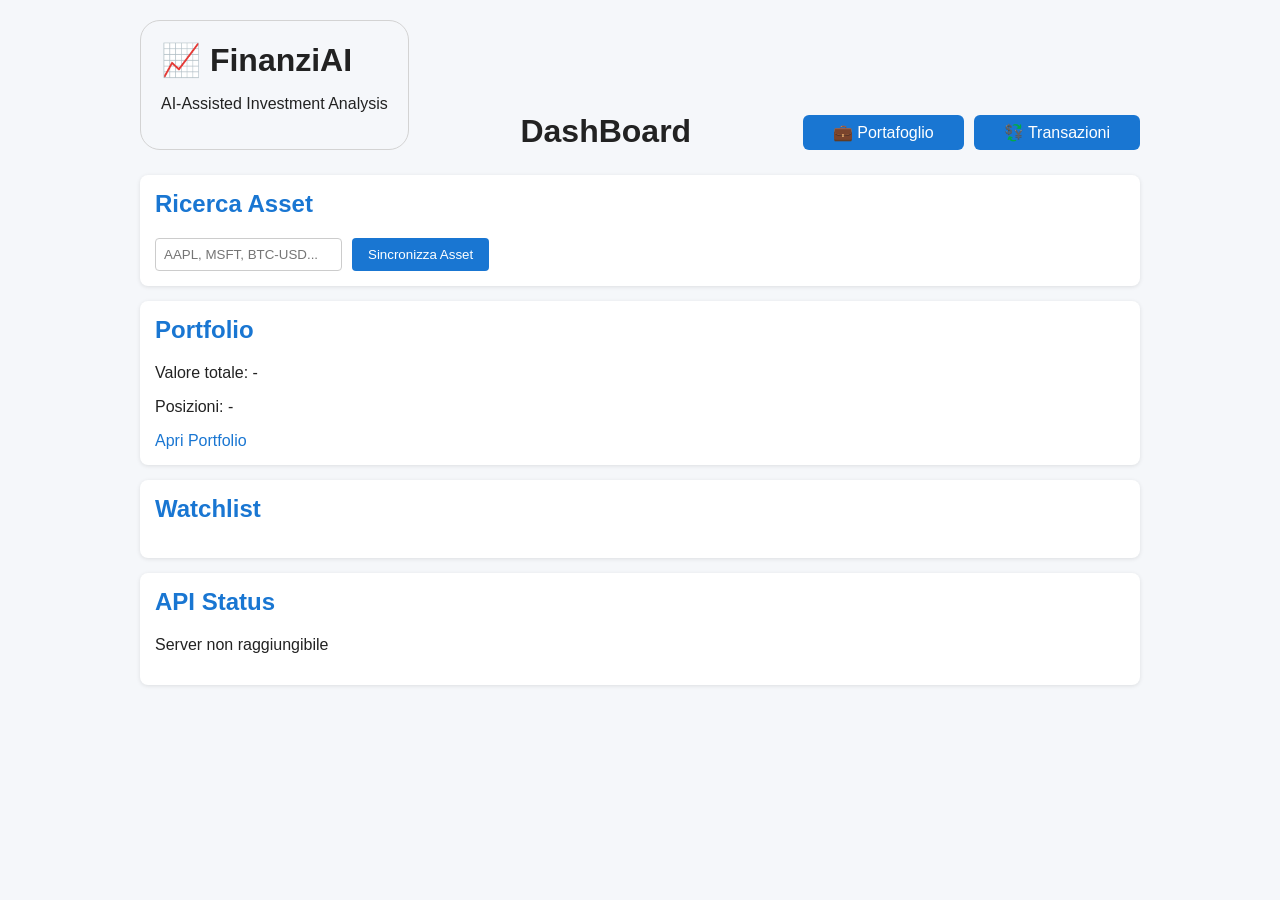
==== ui/index.html @ f2798538 "Unified header section" ====
<!DOCTYPE html>
<html lang="it">
<head>
    <meta charset="UTF-8">
    <meta name="viewport" content="width=device-width, initial-scale=1.0">
    <title>FinanziAI</title>

    <link rel="stylesheet" href="css/app.css">
	<link rel="stylesheet" href="css/common.css">
		
	<link rel="icon"
		href="data:image/svg+xml,<svg xmlns=%22http://www.w3.org/2000/svg%22 viewBox=%220 0 100 100%22><text y=%22.9em%22 x=%22-.1em%22 font-size=%2290%22>📈</text></svg>"
	>
</head>
<body>
    <header>
		<div class="logo">
			<h1>📈 FinanziAI</h1>
			<p>AI-Assisted Investment Analysis</p>
		</div>
		<h1>DashBoard</h1>
		<div class="nav-links">
			<a href="portfolio.html">💼 Portafoglio</a>
			<a href="transactions.html">💱 Transazioni</a>
		</div>
    </header>

    <main>
        <section>
            <h2>Ricerca Asset</h2>
			<form id="search-form">
				<input type="text" id="symbol-input" placeholder="AAPL, MSFT, BTC-USD...">

				<button id="search-btn">
					Sincronizza Asset
				</button>
			</form>
        </section>

        <hr>

        <section>
            <h2>Portfolio</h2>

            <div id="portfolio-summary">
                <p>
                    Valore totale:
                    <span id="portfolio-value">-</span>
                </p>
                <p>
                    Posizioni:
                    <span id="positions-count">-</span>
                </p>
            </div>

            <a href="portfolio.html">
                Apri Portfolio
            </a>
        </section>

        <hr>

        <section>
            <h2>Watchlist</h2>

            <ul id="watchlist">
            </ul>
        </section>

        <hr>

        <section>
            <h2>API Status</h2>

            <p id="api-status">
                Verifica...
            </p>
        </section>

    </main>

    <script src="js/app.js"></script>
</body>
</html>
---- ui/css/app.css ----
body
{
    max-width: 1000px;
}

header
{
    text-align: center;
    margin-bottom: 30px;
}
---- ui/css/common.css ----
/* ===== LAYOUT ===== */
header
{
    display: flex;
    justify-content: space-between;
    margin-bottom: 25px;
    align-items: flex-end;
}

.logo
{
	border:1px solid lightgray;
	text-align:left; 
	padding:20px; 
	border-radius:20px;
}
	
.nav-links
{
    display: flex;
    gap: 10px;
}

.nav-links a
{
    background-color: #1976d2;
    color: white;
    padding: 8px 30px;
    border-radius: 6px;
    transition:
        opacity 0.2s ease,
        transform 0.2s ease;
}

.nav-links a:hover
{
	text-decoration: none;
    opacity: 0.85;
    transform: translateY(-1px);
}

body
{
    font-family: Arial, sans-serif;
    margin: 0 auto;
    padding: 20px;
    background-color: #f5f7fa;
    color: #222;
}

section
{
    background: white;
    padding: 15px;
    margin-bottom: 15px;
    border-radius: 8px;
    box-shadow: 0 1px 4px rgba(0,0,0,0.1);
}

header h1
{
    margin: 0;
}

h2
{
    margin-top: 0;
    color: #1976d2;
}

hr
{
    display: none;
}

/* ===== LINKS ===== */

a
{
    color: #1976d2;
    text-decoration: none;
}

a:hover
{
    text-decoration: underline;
}

/* ===== FORMS ===== */

form
{
    display: flex;
    flex-wrap: wrap;
    gap: 10px;
}

input,
select
{
    padding: 8px;
    border: 1px solid #ccc;
    border-radius: 4px;
}

/* ===== BUTTONS ===== */

button
{
    padding: 8px 16px;
    border: none;
    border-radius: 4px;
    background-color: #1976d2;
    color: white;
    cursor: pointer;
}

button:hover
{
    background-color: #1565c0;
}

/* ===== TABLES ===== */

table
{
    width: 100%;
    border-collapse: collapse;
}

th,
td
{
    padding: 10px;
    border: 1px solid #ddd;
    text-align: left;
}

th
{
    background-color: #1976d2;
    color: white;
}

tr:nth-child(even)
{
    background-color: #f8f9fa;
}

/* ===== RESPONSIVE ===== */

@media (max-width: 900px)
{
    table
    {
        font-size: 0.9rem;
    }

    th,
    td
    {
        padding: 6px;
    }
}

@media (max-width: 700px)
{
    form
    {
        flex-direction: column;
    }

    input,
    select,
    button
    {
        width: 100%;
        box-sizing: border-box;
    }

    table
    {
        display: block;
        overflow-x: auto;
        white-space: nowrap;
    }
}

@media (max-width: 480px)
{
    body
    {
        padding: 10px;
    }

    section
    {
        padding: 12px;
    }

    h2
    {
        font-size: 1.1rem;
    }

    button
    {
        padding: 12px;
    }
}


@media (max-width: 768px)
{
    header
    {
        flex-direction: column;
        gap: 10px;
        align-items: stretch;
    }

    .nav-links
    {
        justify-content: center;
        flex-wrap: wrap;
    }
	
	.nav-links a
    {
        text-align: center;
        flex: 1;
    }
}
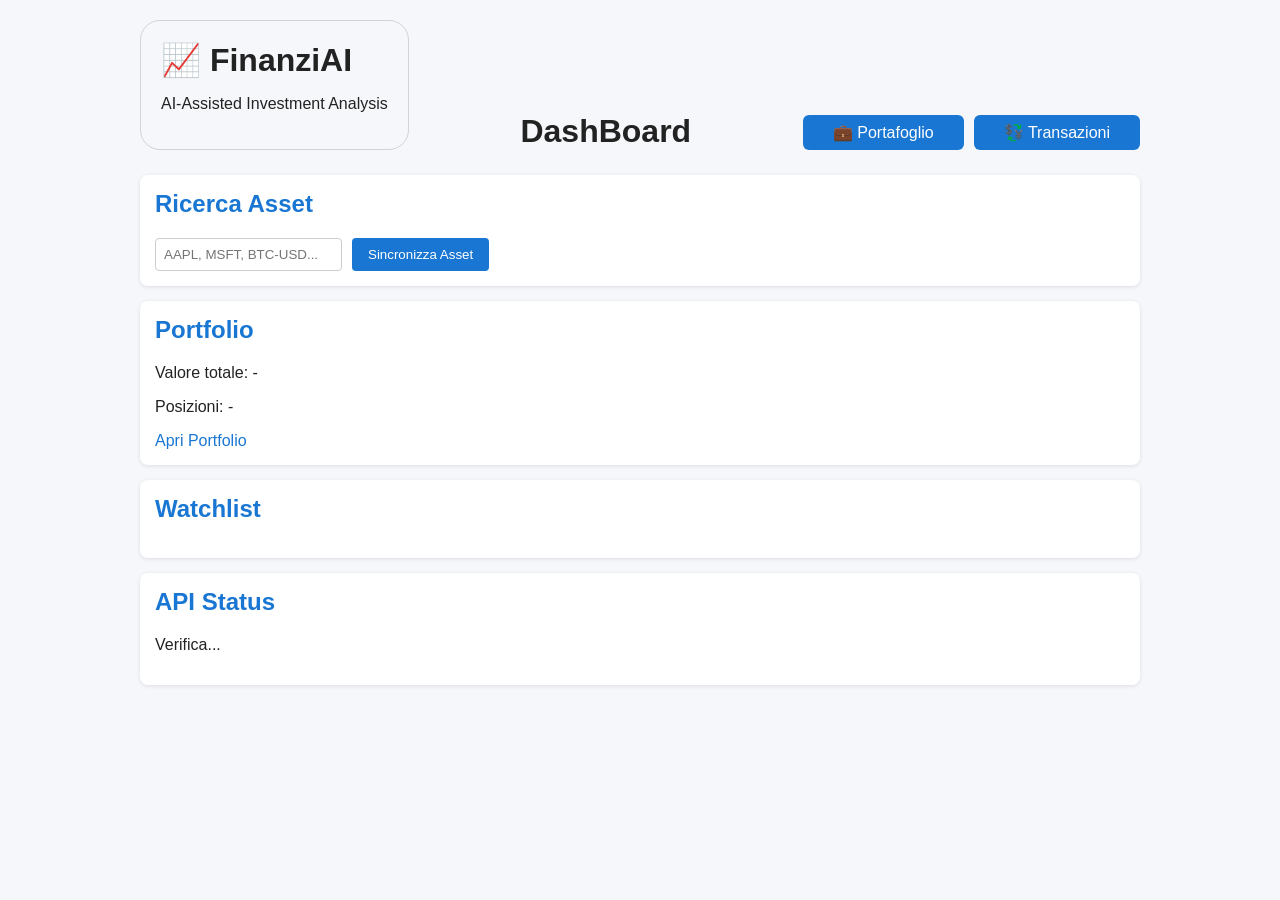
==== commit 3847df30: "Added helper.js script" ====
--- a/ui/index.html
+++ b/ui/index.html
@@ -78,7 +78,8 @@
         </section>
 
     </main>
-
+	
+	<script src="js/helper.js"></script>
     <script src="js/app.js"></script>
 </body>
 </html>
--- a/ui/css/common.css
+++ b/ui/css/common.css
@@ -73,6 +73,11 @@
     display: none;
 }
 
+.hidden
+{
+    display: none;
+}
+
 /* ===== LINKS ===== */
 
 a
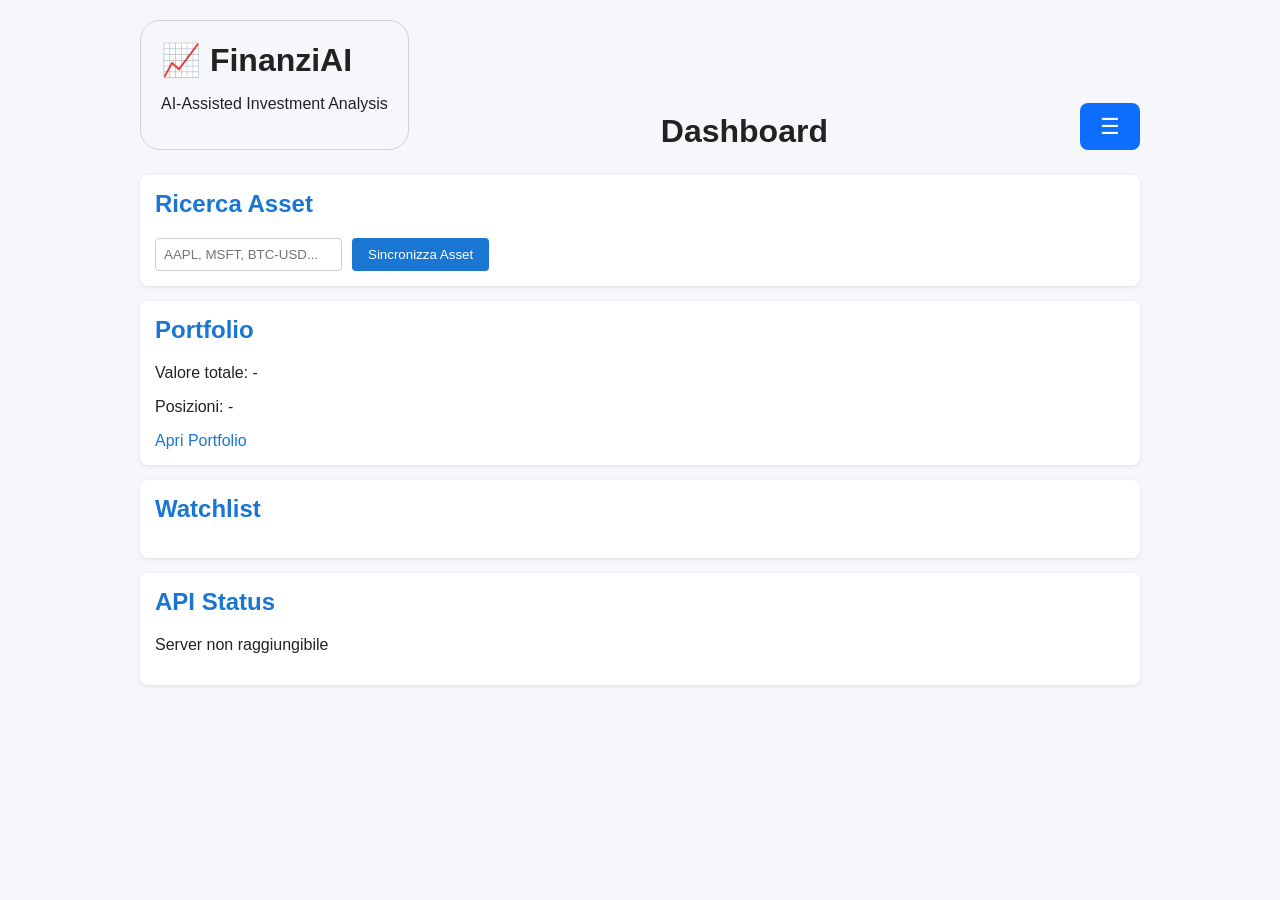
==== commit aaa1b51c: "Refactored menu: now it 's autogenerated" ====
--- a/ui/index.html
+++ b/ui/index.html
@@ -18,11 +18,9 @@
 			<h1>📈 FinanziAI</h1>
 			<p>AI-Assisted Investment Analysis</p>
 		</div>
-		<h1>DashBoard</h1>
-		<div class="nav-links">
-			<a href="portfolio.html">💼 Portafoglio</a>
-			<a href="transactions.html">💱 Transazioni</a>
-		</div>
+		
+		<h1 id="page-title"></h1>
+        <div class="nav-links"></div>
     </header>
 
     <main>
--- a/ui/css/common.css
+++ b/ui/css/common.css
@@ -152,6 +152,73 @@
     background-color: #f8f9fa;
 }
 
+/* ===== MENU ===== */
+
+.nav-menu {position: relative;}
+
+.menu-toggle {
+    background: #0d6efd;
+    color: white;
+    border: none;
+    border-radius: 8px;
+    padding: 10px 20px;
+    font-size: 1.4rem;
+    cursor: pointer;
+}
+
+.menu-toggle:hover {background: #0b5ed7;}
+
+.menu-items {
+    display: none;
+    flex-direction: column;
+    gap: 10px;
+
+    position: absolute;
+    top: 50px;
+    right: 0;
+
+    min-width: 220px;
+
+    background: white;
+    border: 1px solid #ddd;
+    border-radius: 8px;
+    padding: 10px;
+
+    box-shadow: 0 4px 12px rgba(0,0,0,0.15);
+
+    z-index: 1000;
+}
+
+.nav-menu.open .menu-items {display: flex;}
+
+.menu-items a {
+    display: flex;
+    align-items: center;
+    gap: 6px;
+
+    padding: 10px 16px;
+
+    text-decoration: none;
+    color: #333;
+
+    background: #f5f5f5;
+    border: 1px solid #ddd;
+    border-radius: 8px;
+
+    transition: all 0.2s ease;
+}
+
+.menu-items a:hover {
+    background: #e9ecef;
+    transform: translateY(-1px);
+}
+
+.menu-items a.active {
+    background: #0d6efd;
+    color: white;
+    border-color: #0d6efd;
+}
+
 /* ===== RESPONSIVE ===== */
 
 @media (max-width: 900px)
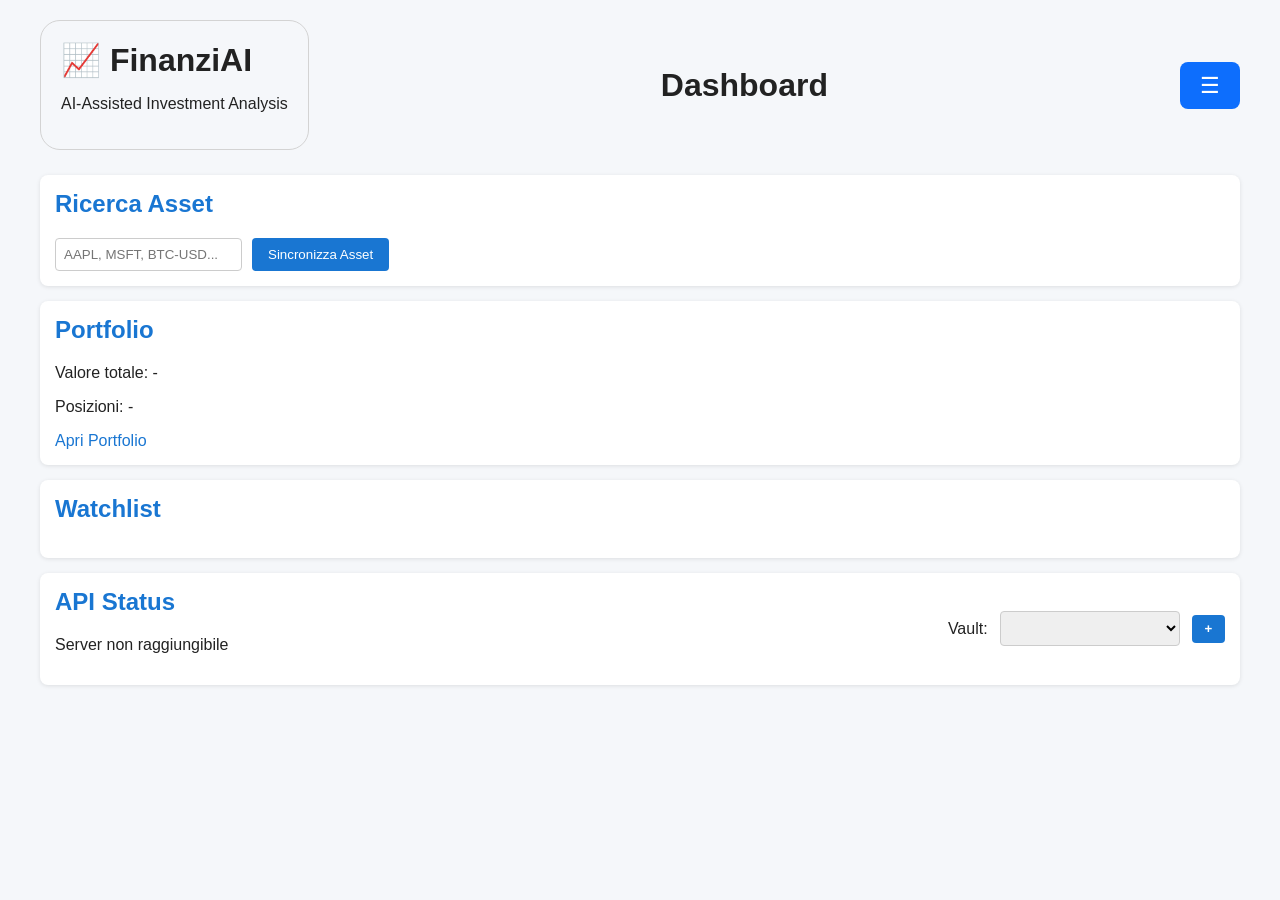
==== commit 047f731f: "Added database selection/creation funcs" ====
--- a/ui/index.html
+++ b/ui/index.html
@@ -68,12 +68,22 @@
         <hr>
 
         <section>
-            <h2>API Status</h2>
+			<div class="footer">
+				<div>
+					<h2>API Status</h2>
+					<p id="api-status">Verifica...</p>
+				</div>
 
-            <p id="api-status">
-                Verifica...
-            </p>
-        </section>
+				<div class="vaults-container">
+					<label for="databases">Vault:</label>
+
+					<select id="databases">
+					</select>
+
+					<button id="new-vault-btn">+</button>
+				</div>
+			</div>
+		</section>
 
     </main>
 	
--- a/ui/css/app.css
+++ b/ui/css/app.css
@@ -1,10 +1,21 @@
-body
+.footer
 {
-    max-width: 1000px;
+    display: flex;
+    justify-content: space-between;
+    align-items: center;
+    gap: 1rem;
 }
 
-header
+.vaults-container
 {
-    text-align: center;
-    margin-bottom: 30px;
+    display: flex;
+    gap: 0.75rem;
+    align-items: center;
+}
+
+#databases{min-width: 180px;}
+#new-vault-btn
+{
+    padding: 0.4rem 0.8rem;
+    font-weight: bold;
 }
--- a/ui/css/common.css
+++ b/ui/css/common.css
@@ -1,10 +1,13 @@
 /* ===== LAYOUT ===== */
-header
-{
+body {
+    max-width: 1200px;
+}
+
+header {
     display: flex;
     justify-content: space-between;
+    align-items: center;
     margin-bottom: 25px;
-    align-items: flex-end;
 }
 
 .logo
@@ -66,6 +69,23 @@
 {
     margin-top: 0;
     color: #1976d2;
+    display: flex;
+    align-items: center;
+}
+
+.toggle-chart
+{
+    margin-left: auto;
+    cursor: pointer;
+    user-select: none;
+    transition: transform 0.2s ease,
+                color 0.2s ease;
+}
+
+.toggle-chart:hover
+{
+    color: #1976d2;
+    transform: scale(1.15);
 }
 
 hr
@@ -125,6 +145,47 @@
     background-color: #1565c0;
 }
 
+/* ===== PAGINATOR ===== */
+
+.pagination
+{
+    display: flex;
+    justify-content: center;
+    align-items: center;
+    flex-wrap: wrap;
+    gap: 6px;
+    margin-top: 15px;
+}
+
+.pagination .ellipsis
+{
+    padding: 0 4px;
+    color: #666;
+}
+
+.pagination button {
+    min-width: 36px;
+    padding: 6px 10px;
+    border: 1px solid #ddd;
+    background: #0d6efd;
+	color: white;
+    cursor: pointer;
+    border-radius: 6px;
+}
+
+.pagination button:hover
+{
+    background: #6ea8fe;
+}
+
+.pagination button.active
+{
+    background: #6ea8fe;
+    color: yellow;
+    border-color: #6ea8fe;
+    font-weight: bold;
+}
+
 /* ===== TABLES ===== */
 
 table
@@ -150,6 +211,22 @@
 tr:nth-child(even)
 {
     background-color: #f8f9fa;
+}
+
+.table-heading {display: flex; justify-content: space-between;}
+
+.page-size-container
+{
+    display: flex;
+    align-items: center;
+    gap: 0.5rem;
+	align-self: start;
+}
+
+#page-size-input
+{
+    width: 4rem;
+    text-align: center;
 }
 
 /* ===== MENU ===== */
@@ -219,6 +296,8 @@
     border-color: #0d6efd;
 }
 
+
+
 /* ===== RESPONSIVE ===== */
 
 @media (max-width: 900px)
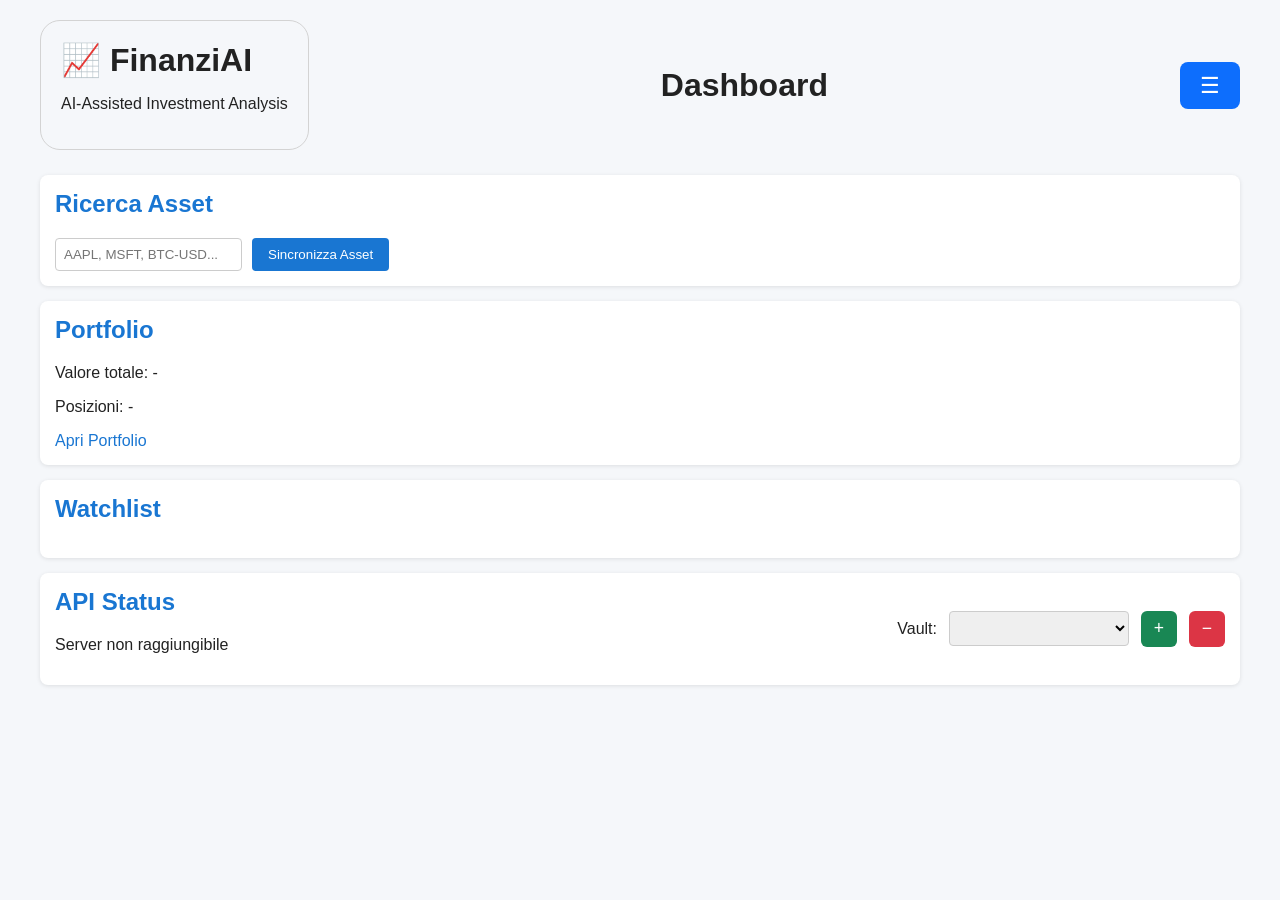
==== commit 865c92b9: "Added create/delete vault buttons" ====
--- a/ui/index.html
+++ b/ui/index.html
@@ -81,6 +81,7 @@
 					</select>
 
 					<button id="new-vault-btn">+</button>
+					<button id="delete-vault-btn">−</button>				
 				</div>
 			</div>
 		</section>
--- a/ui/css/app.css
+++ b/ui/css/app.css
@@ -14,8 +14,19 @@
 }
 
 #databases{min-width: 180px;}
-#new-vault-btn
+
+#new-vault-btn,
+#delete-vault-btn
 {
-    padding: 0.4rem 0.8rem;
-    font-weight: bold;
-}+    width: 36px;
+    height: 36px;
+    padding: 0;
+    font-size: 1.1rem;
+    border-radius: 6px;
+    cursor: pointer;
+    transition: background-color 0.2s;
+}
+#new-vault-btn{background-color: #198754;}
+#new-vault-btn:hover{background-color: #157347;}
+#delete-vault-btn{background-color: #dc3545;}
+#delete-vault-btn:hover{background-color: #bb2d3b;}
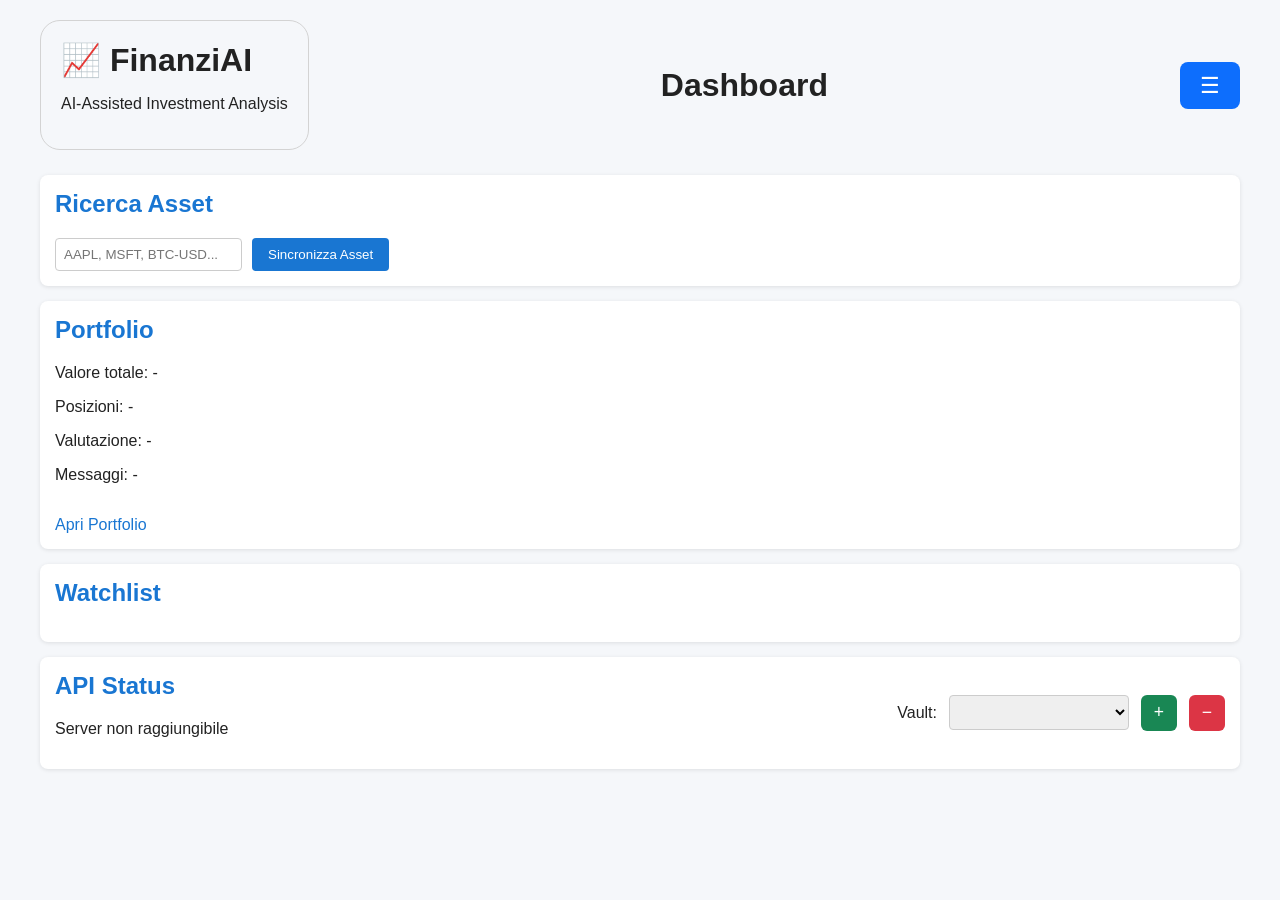
==== commit 19c84fa7: "Inserted evaluation endpoints and their renderization function into ui code" ====
--- a/ui/index.html
+++ b/ui/index.html
@@ -38,23 +38,34 @@
         <hr>
 
         <section>
-            <h2>Portfolio</h2>
+			<h2>Portfolio</h2>
 
-            <div id="portfolio-summary">
-                <p>
-                    Valore totale:
-                    <span id="portfolio-value">-</span>
-                </p>
-                <p>
-                    Posizioni:
-                    <span id="positions-count">-</span>
-                </p>
-            </div>
+			<div id="portfolio-summary">
+				<p>
+					Valore totale:
+					<span id="portfolio-value">-</span>
+				</p>
 
-            <a href="portfolio.html">
-                Apri Portfolio
-            </a>
-        </section>
+				<p>
+					Posizioni:
+					<span id="positions-count">-</span>
+				</p>
+
+				<p>
+					Valutazione:
+					<span id="dashboard-evaluation-severity">-</span>
+				</p>
+
+				<p>
+					Messaggi:
+					<span id="dashboard-evaluation-count">0</span>
+				</p>
+			</div>
+
+			<a href="portfolio.html">
+				Apri Portfolio
+			</a>
+		</section>
 
         <hr>
 
--- a/ui/css/app.css
+++ b/ui/css/app.css
@@ -29,4 +29,7 @@
 #new-vault-btn{background-color: #198754;}
 #new-vault-btn:hover{background-color: #157347;}
 #delete-vault-btn{background-color: #dc3545;}
-#delete-vault-btn:hover{background-color: #bb2d3b;}+#delete-vault-btn:hover{background-color: #bb2d3b;}
+
+#portfolio-summary{margin-bottom:2rem;}
+
--- a/ui/css/common.css
+++ b/ui/css/common.css
@@ -65,12 +65,17 @@
     margin: 0;
 }
 
-h2
+h2, h3
 {
     margin-top: 0;
     color: #1976d2;
     display: flex;
     align-items: center;
+}
+
+h3 {
+    font-size: 1rem;
+    font-weight: 600;
 }
 
 .toggle-chart
@@ -296,7 +301,49 @@
     border-color: #0d6efd;
 }
 
-
+/* ===== EVALUATION ===== */
+
+.severity-high
+{
+    color: #d32f2f;
+    font-weight: bold;
+}
+
+.severity-medium
+{
+    color: #f9a825;
+    font-weight: bold;
+}
+
+.severity-low
+{
+    color: #388e3c;
+    font-weight: bold;
+}
+
+.evaluation-list
+{
+	list-style:none;
+    margin-top: 10px;
+    padding-left: 20px;
+}
+
+.evaluation-list li
+{
+	display: flex;
+	justify-content: flex-start;
+	align-items: center;
+	margin-bottom: 0.5rem;
+    line-height: 1.5;
+	padding: 0.75rem 1rem;
+	gap:0.5rem;
+	background: #f8f9fa;
+    border-left:4px solid #4f46e5;
+    border-radius:8px;
+}
+
+
+ 
 
 /* ===== RESPONSIVE ===== */
 
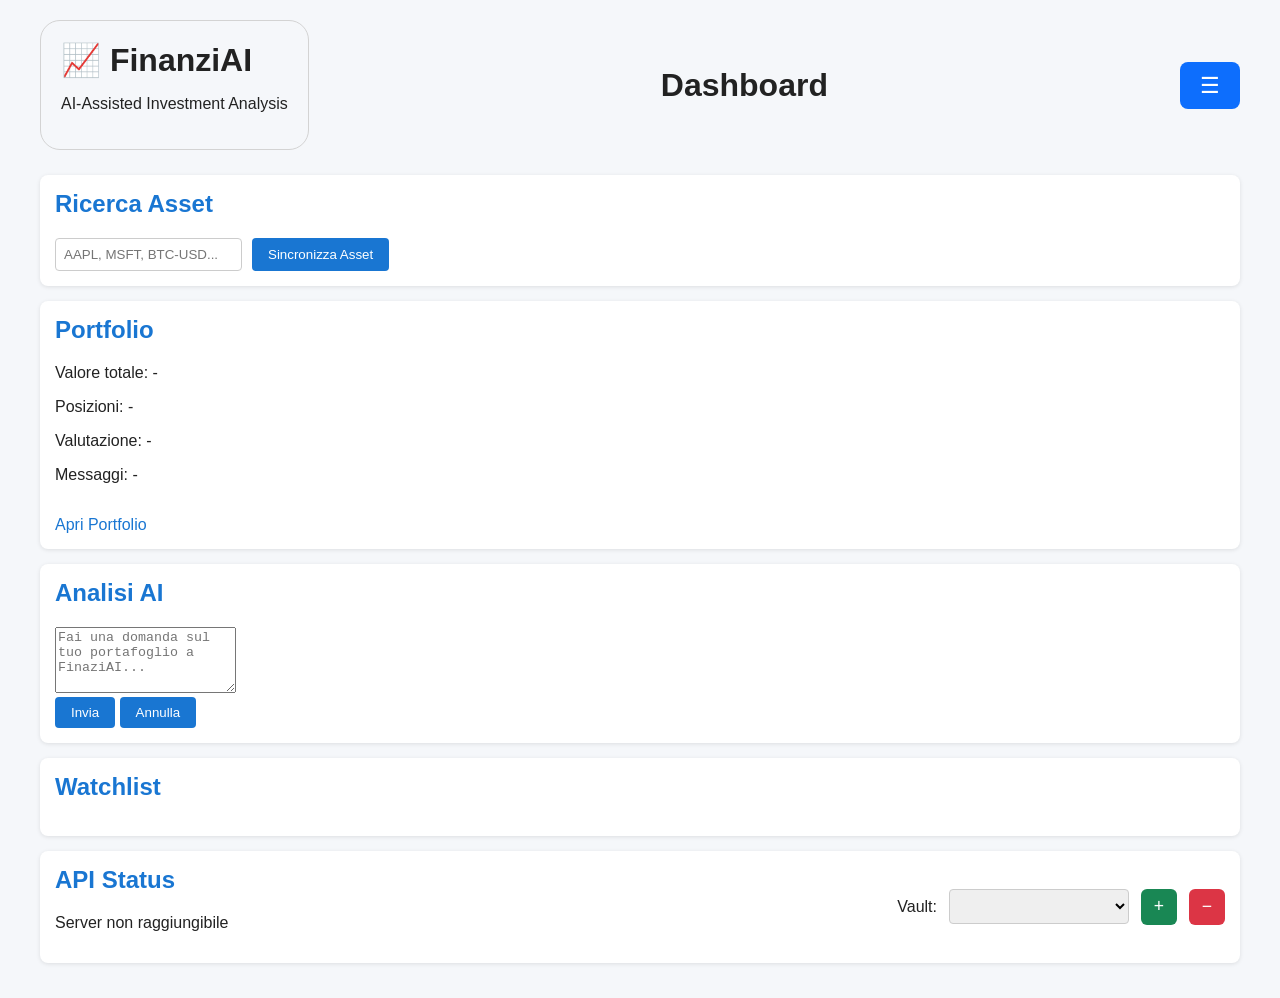
==== commit 0f603d3c: "Added AI anlysis section" ====
--- a/ui/index.html
+++ b/ui/index.html
@@ -69,6 +69,21 @@
 
         <hr>
 
+	<section>
+		<h2>Analisi AI</h2>
+
+		<div id="advisor-history" class="advisor-history"></div>
+
+		<textarea id="advisor-prompt" rows="4" placeholder="Fai una domanda sul tuo portafoglio a FinaziAI..."></textarea>
+
+		<div class="advisor-actions">
+			<button id="advisor-send-btn">Invia</button>
+			<button id="advisor-reset-btn" type="button">Annulla</button>
+		</div>
+	</section>
+
+	<hr>
+
         <section>
             <h2>Watchlist</h2>
 
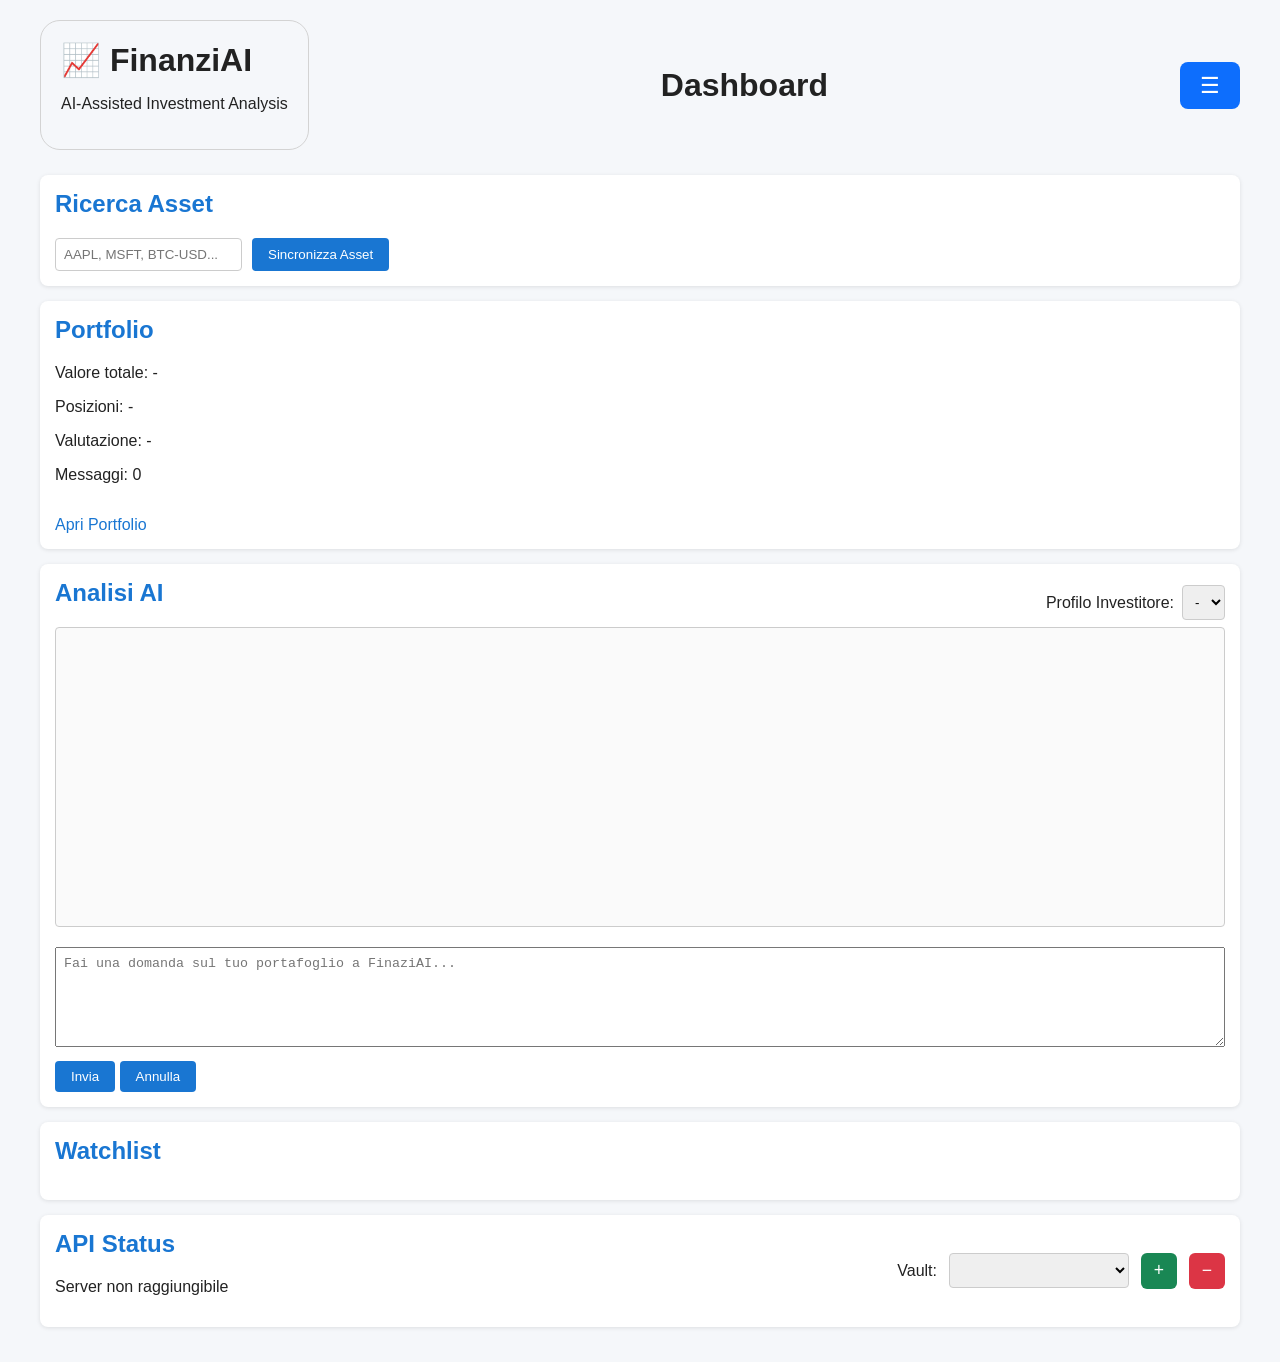
==== commit ff8ccef0: "Added investor profile selection" ====
--- a/ui/index.html
+++ b/ui/index.html
@@ -70,7 +70,15 @@
         <hr>
 
 	<section>
-		<h2>Analisi AI</h2>
+		<div class="analysis-header">
+			<h2>Analisi AI</h2>
+			<div class="profile-selector">
+				<label for="investor-profile">Profilo Investitore: </label>
+				<select id="investor-profile">
+					<option value="-">-</option>
+				</select>
+			</div>
+		</div>
 
 		<div id="advisor-history" class="advisor-history"></div>
 
--- a/ui/css/app.css
+++ b/ui/css/app.css
@@ -33,3 +33,83 @@
 
 #portfolio-summary{margin-bottom:2rem;}
 
+#advisor-prompt
+{
+    width: 100%;
+    height: 100px;
+    margin: 10px 0;
+    padding: 8px;
+    overflow-y: auto;
+    resize: vertical;
+    box-sizing: border-box;
+}
+
+.advisor-history
+{
+    height: 300px;
+    overflow-y: auto;
+    padding: 10px;
+    margin-bottom: 10px;
+    border: 1px solid #ccc;
+    border-radius: 4px;
+    background: #fafafa;
+    white-space: pre-wrap;
+    box-sizing: border-box;
+}
+
+.advisor-user
+{
+    width: 90%;
+    margin: 10px 0 10px auto;
+    padding: 10px;
+    background: #e8e8e8;
+    border-radius: 8px;
+    white-space: pre-wrap;
+    box-sizing: border-box;
+}
+
+.advisor-assistant
+{
+    width: 90%;
+    margin: 10px auto 10px 0;
+    padding: 10px;
+    background: #f5f5f5;
+    border-radius: 8px;
+    white-space: pre-wrap;
+    box-sizing: border-box;
+}
+
+.advisor-user::before
+{
+    content: "Tu";
+    display: block;
+    font-size: 0.8em;
+    font-weight: bold;
+    color: #666;
+    margin-bottom: 5px;
+}
+
+.advisor-assistant::before
+{
+    content: "FinanziAI";
+    display: block;
+    font-size: 0.8em;
+    font-weight: bold;
+    color: #666;
+    margin-bottom: 5px;
+}
+
+.analysis-header 
+{
+	display: flex;
+	justify-content: space-between;
+	align-items: center;
+	width: 100%;
+}
+
+.profile-selector 
+{
+	display: flex;
+	align-items: center;
+	gap: 8px; 
+}
